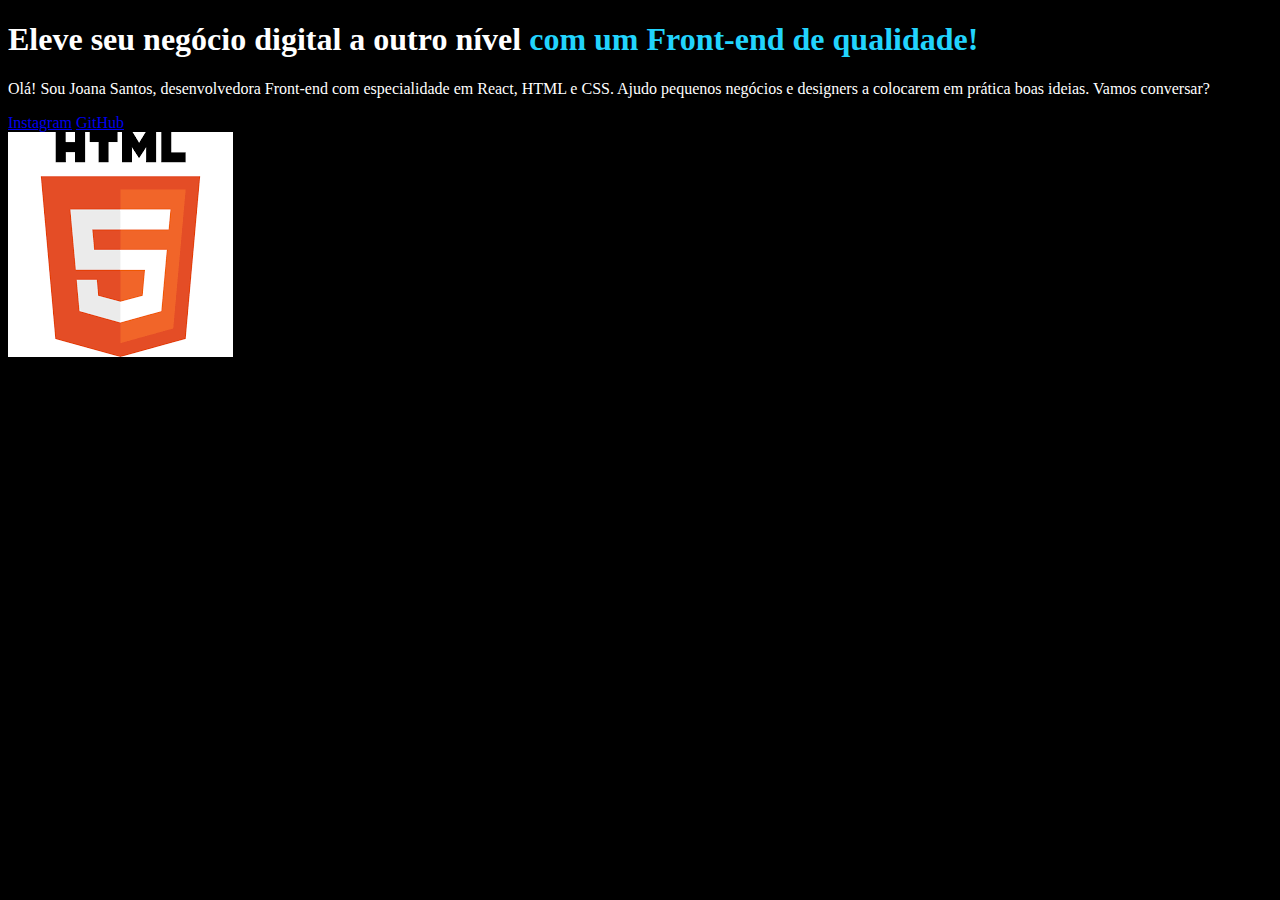
==== index.html @ ca239b98 "Update index.html" ====
<!DOCTYPE html>
<html lang="pt-br">
<head>
    <meta charset="UTF-8">
    <meta http-equiv="X-UA-Compatible" content="IE=edge">
    <meta name="viewport" content="width=device-width, initial-scale=1.0">
    <title>Document</title>
    <link rel="stylesheet" href="style.css">
</head>
<body>
   <header></header>
   <main><h1>Eleve seu negócio digital a outro nível <strong class="titulo-destaque"> com um Front-end de qualidade!</strong></h1></main>
   <p>Olá! Sou Joana Santos, desenvolvedora Front-end com especialidade em React, HTML e CSS. Ajudo pequenos negócios e designers a colocarem em prática boas ideias. Vamos conversar?</p>
   <a href="https://www.instagram.com/rubenich94">Instagram</a>
   <a href="https://www.github.com/rubenich" >GitHub</a>
   <footer></footer>
<img src="html.png" alt="Foto html">
</body>
</html>
---- style.css ----
body {
    background-color: black;
    color: white;
}

.titulo-destaque{
    color: #22d4fd;
}
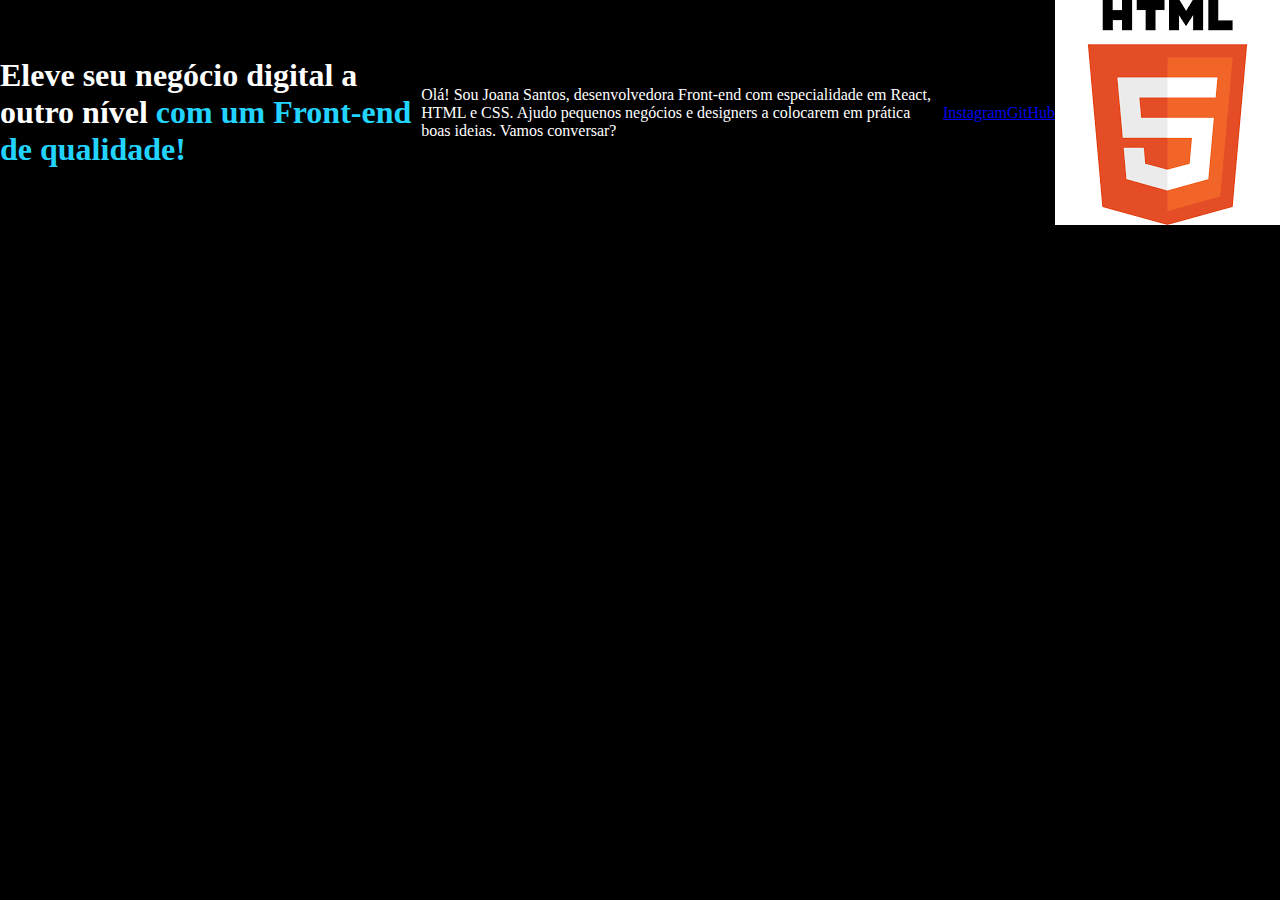
==== commit 0ab05068: "Atualização HTML e CSS" ====
--- a/index.html
+++ b/index.html
@@ -6,14 +6,19 @@
     <meta name="viewport" content="width=device-width, initial-scale=1.0">
     <title>Document</title>
     <link rel="stylesheet" href="style.css">
+   
 </head>
 <body>
    <header></header>
-   <main><h1>Eleve seu negócio digital a outro nível <strong class="titulo-destaque"> com um Front-end de qualidade!</strong></h1></main>
+   <main class="apresentacao"> <!--Foi criado uma classe dentro da main que é o pai das tags abaixo*/ --> 
+    <h1>Eleve seu negócio digital a outro nível <strong class="titulo-destaque"> com um Front-end de qualidade!</strong></h1>
    <p>Olá! Sou Joana Santos, desenvolvedora Front-end com especialidade em React, HTML e CSS. Ajudo pequenos negócios e designers a colocarem em prática boas ideias. Vamos conversar?</p>
+   
    <a href="https://www.instagram.com/rubenich94">Instagram</a>
    <a href="https://www.github.com/rubenich" >GitHub</a>
+   <img src="html.png" alt="Foto html">
+   </main>
    <footer></footer>
-<img src="html.png" alt="Foto html">
+
 </body>
-</html>
+</html>--- a/style.css
+++ b/style.css
@@ -1,8 +1,22 @@
+* {
+    margin: 0;
+    padding: 0;
+}
+
 body {
+    /* VH = VIEWPORT HEIGHT */
+    height: 100vh;
+    box-sizing: border-box; /*SERVE PARA QUE O CONTEUDO NÃO SAIA PARA FORA DO ELEMENTO PAI */
     background-color: black;
     color: white;
 }
 
 .titulo-destaque{
     color: #22d4fd;
+}
+
+.apresentacao{
+    display: flex; /* O main vai ser display flex, por padrão ele coloca os elementos filho em uma row */
+    /*Para mudar a posição que vai ficar o conteudo dentro da flexbox, é necessario usar o comando flex-direction*/
+    align-items: center;
 }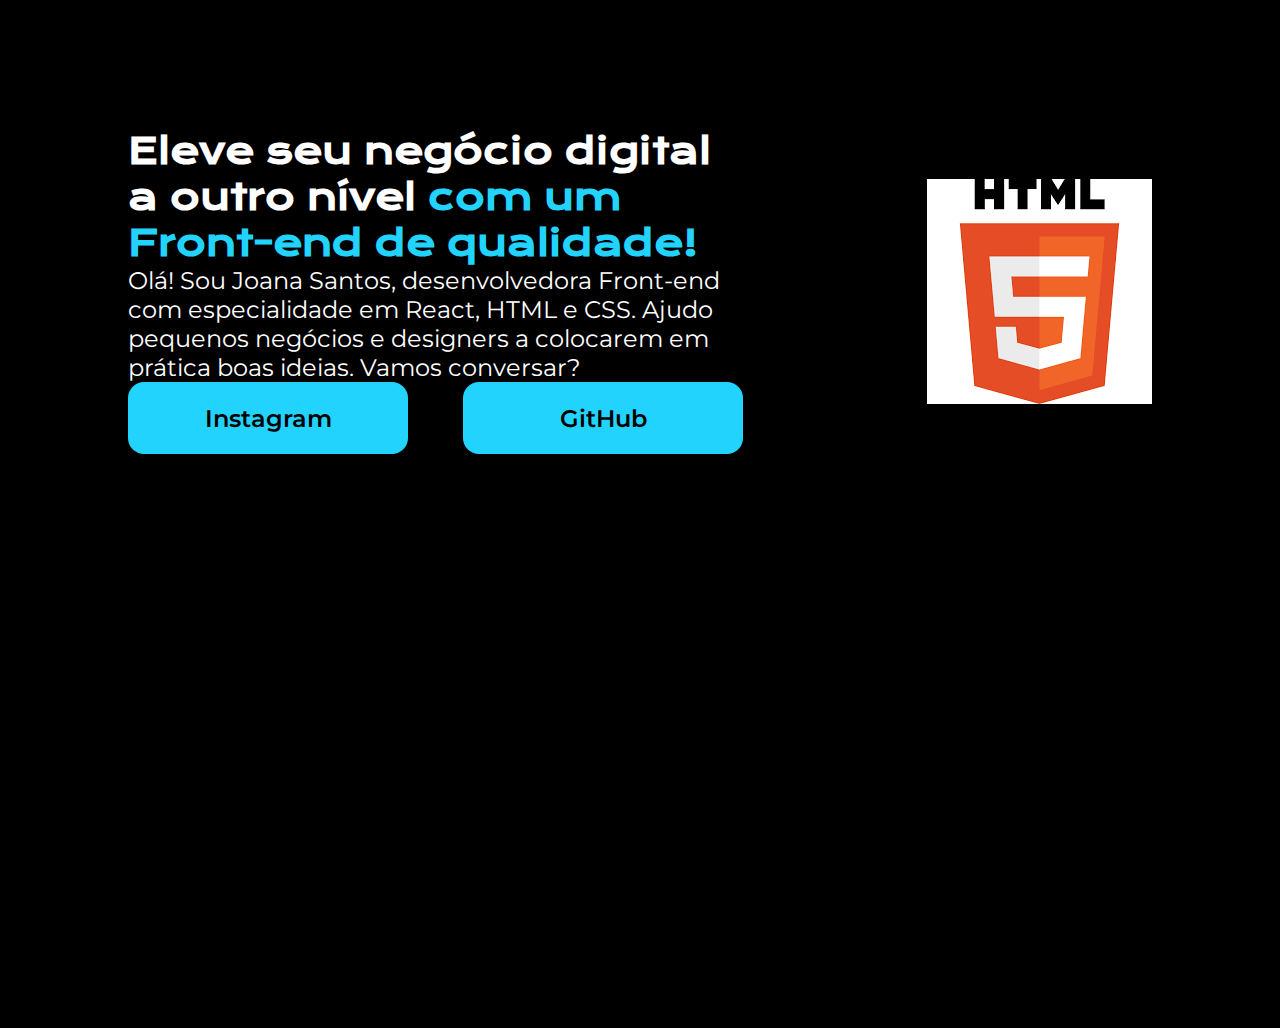
==== commit 2aedba99: "Adicionando fonts e elementos de docoracao" ====
--- a/index.html
+++ b/index.html
@@ -1,24 +1,27 @@
 <!DOCTYPE html>
 <html lang="pt-br">
 <head>
-    <meta charset="UTF-8">
-    <meta http-equiv="X-UA-Compatible" content="IE=edge">
-    <meta name="viewport" content="width=device-width, initial-scale=1.0">
-    <title>Document</title>
-    <link rel="stylesheet" href="style.css">
+        <meta charset="UTF-8">
+        <meta http-equiv="X-UA-Compatible" content="IE=edge">
+        <meta name="viewport" content="width=device-width, initial-scale=1.0">
+        <title>Document</title>
+        <link rel="stylesheet" href="style.css">
    
 </head>
 <body>
    <header></header>
    <main class="apresentacao"> <!--Foi criado uma classe dentro da main que é o pai das tags abaixo*/ --> 
-    <h1>Eleve seu negócio digital a outro nível <strong class="titulo-destaque"> com um Front-end de qualidade!</strong></h1>
-   <p>Olá! Sou Joana Santos, desenvolvedora Front-end com especialidade em React, HTML e CSS. Ajudo pequenos negócios e designers a colocarem em prática boas ideias. Vamos conversar?</p>
-   
-   <a href="https://www.instagram.com/rubenich94">Instagram</a>
-   <a href="https://www.github.com/rubenich" >GitHub</a>
-   <img src="html.png" alt="Foto html">
+        <section class="apresentacao__conteudo">
+            <h1 class="apresentacao__conteudo__titulo">Eleve seu negócio digital a outro nível <strong class="titulo-destaque"> com um Front-end de qualidade!</strong></h1>
+            <p class="apresentacao__conteudo__texto">Olá! Sou Joana Santos, desenvolvedora Front-end com especialidade em React, HTML e CSS. Ajudo pequenos negócios e designers a colocarem em prática boas ideias. Vamos conversar?</p>
+            <div class="apresentacao__links">
+                <a class="apresentacao__links__link" href="https://www.instagram.com/rubenich94">Instagram</a>
+                <a class="apresentacao__links__link" href="https://www.github.com/rubenich" >GitHub</a>
+            </div>
+        </section>
+        <img src="html.png" alt="Foto html">
    </main>
    <footer></footer>
 
 </body>
-</html>+</html>
--- a/style.css
+++ b/style.css
@@ -1,3 +1,4 @@
+@import url('https://fonts.googleapis.com/css2?family=Krona+One&family=Montserrat:wght@400;600&display=swap');
 * {
     margin: 0;
     padding: 0;
@@ -16,7 +17,42 @@
 }
 
 .apresentacao{
+    margin: 10%;
     display: flex; /* O main vai ser display flex, por padrão ele coloca os elementos filho em uma row */
     /*Para mudar a posição que vai ficar o conteudo dentro da flexbox, é necessario usar o comando flex-direction*/
     align-items: center;
+    justify-content: space-between; /* serve pra dividr espaço entre os elementos */
+}
+
+
+.apresentacao__conteudo{
+    width: 615px;
+}
+
+.apresentacao__conteudo__titulo{
+    font-size: 36px;
+    font-family: 'Krona One', sans-serif;
+}
+
+.apresentacao__conteudo__texto{
+    font-size: 24px;
+    font-family: 'Montserrat', sans-serif;
+}
+
+.apresentacao__links{
+    display: flex;
+    justify-content: space-between;
+}
+
+.apresentacao__links__link{
+    background-color: #22d4fd;
+    width: 280px;
+    text-align: center;
+    border-radius: 16px;
+    font-size: 24px;
+    padding: 21.5px 0;
+    text-decoration: none;
+    color: #000;
+    font-weight: 600;
+    font-family: 'Montserrat', sans-serif;
 }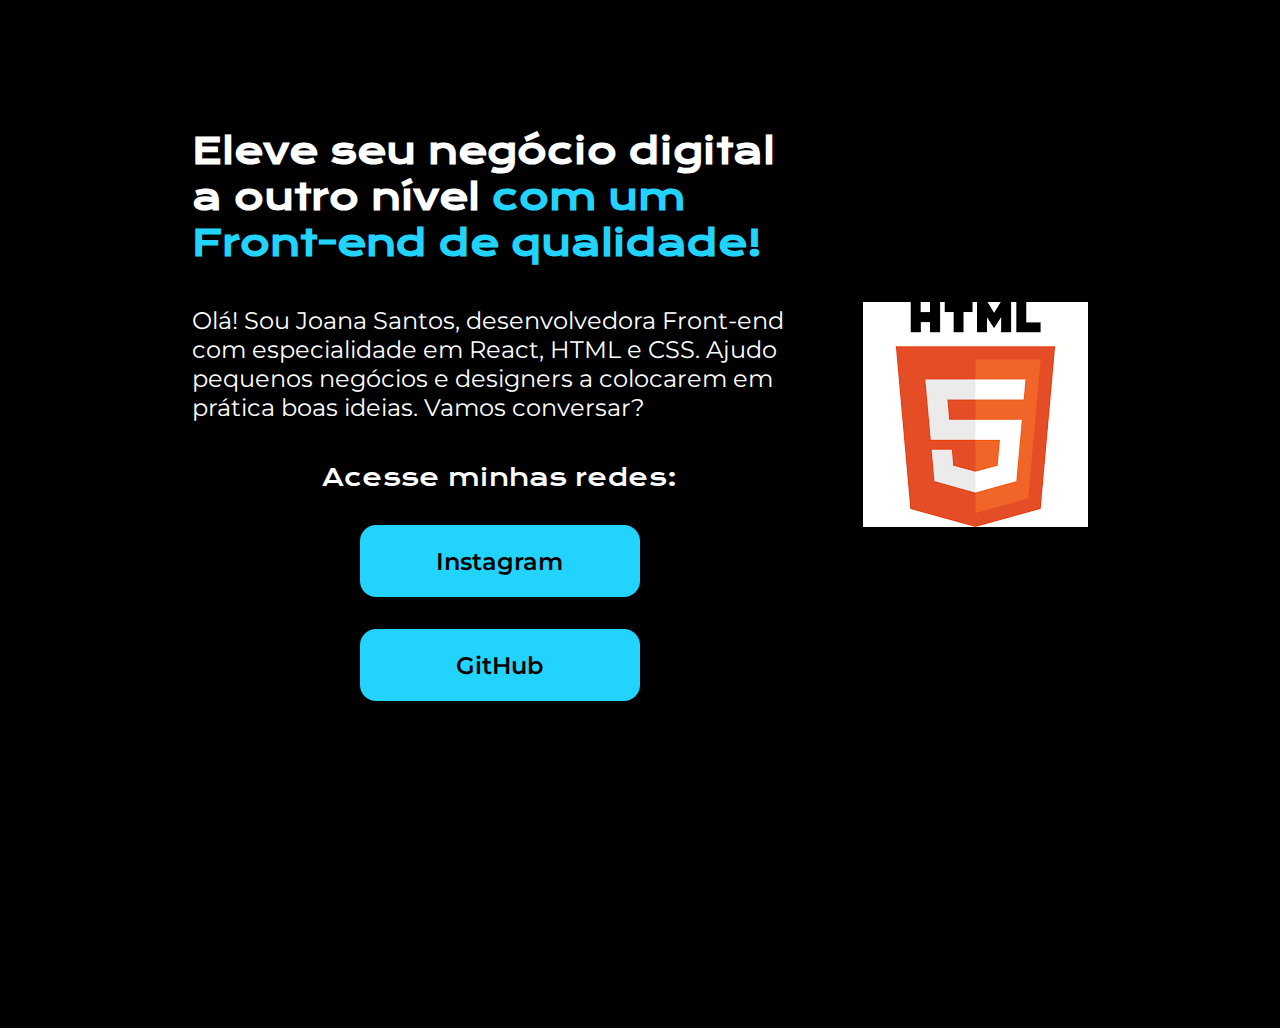
==== commit 8441584e: "Mudanças feitas na página" ====
--- a/index.html
+++ b/index.html
@@ -12,14 +12,18 @@
    <header></header>
    <main class="apresentacao"> <!--Foi criado uma classe dentro da main que é o pai das tags abaixo*/ --> 
         <section class="apresentacao__conteudo">
+            
             <h1 class="apresentacao__conteudo__titulo">Eleve seu negócio digital a outro nível <strong class="titulo-destaque"> com um Front-end de qualidade!</strong></h1>
             <p class="apresentacao__conteudo__texto">Olá! Sou Joana Santos, desenvolvedora Front-end com especialidade em React, HTML e CSS. Ajudo pequenos negócios e designers a colocarem em prática boas ideias. Vamos conversar?</p>
             <div class="apresentacao__links">
+                <h2 class="aperesentacao__links__subtitulo">Acesse minhas redes:</h2>
                 <a class="apresentacao__links__link" href="https://www.instagram.com/rubenich94">Instagram</a>
                 <a class="apresentacao__links__link" href="https://www.github.com/rubenich" >GitHub</a>
             </div>
+            
         </section>
         <img src="html.png" alt="Foto html">
+        
    </main>
    <footer></footer>
 
--- a/style.css
+++ b/style.css
@@ -17,7 +17,7 @@
 }
 
 .apresentacao{
-    margin: 10%;
+    margin: 10% 15%;
     display: flex; /* O main vai ser display flex, por padrão ele coloca os elementos filho em uma row */
     /*Para mudar a posição que vai ficar o conteudo dentro da flexbox, é necessario usar o comando flex-direction*/
     align-items: center;
@@ -27,6 +27,9 @@
 
 .apresentacao__conteudo{
     width: 615px;
+    display: flex;
+    flex-direction: column;
+    gap: 40px;
 }
 
 .apresentacao__conteudo__titulo{
@@ -41,7 +44,16 @@
 
 .apresentacao__links{
     display: flex;
+    flex-direction: column;
     justify-content: space-between;
+    align-items: center;
+    gap: 32px;
+}
+
+.aperesentacao__links__subtitulo{
+    font-family: 'Krona One', sans-serif;
+    font-weight: 400;
+    font-size: 24px;
 }
 
 .apresentacao__links__link{
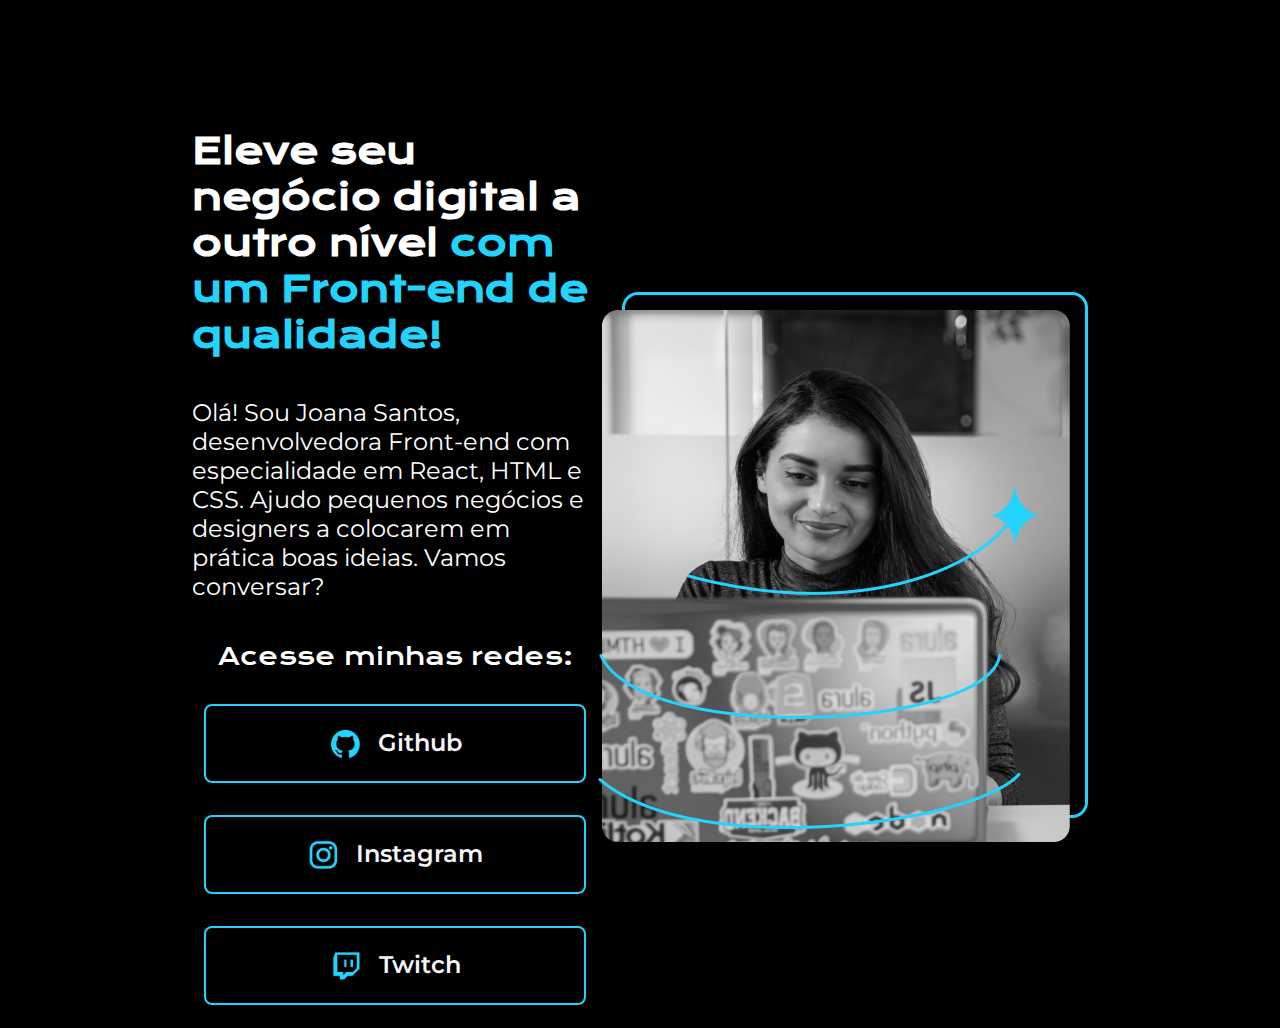
==== commit 23270d07: "Subindo alteracoes" ====
--- a/index.html
+++ b/index.html
@@ -17,13 +17,21 @@
             <p class="apresentacao__conteudo__texto">Olá! Sou Joana Santos, desenvolvedora Front-end com especialidade em React, HTML e CSS. Ajudo pequenos negócios e designers a colocarem em prática boas ideias. Vamos conversar?</p>
             <div class="apresentacao__links">
                 <h2 class="aperesentacao__links__subtitulo">Acesse minhas redes:</h2>
-                <a class="apresentacao__links__link" href="https://www.instagram.com/rubenich94">Instagram</a>
-                <a class="apresentacao__links__link" href="https://www.github.com/rubenich" >GitHub</a>
-            </div>
-            
-        </section>
-        <img src="html.png" alt="Foto html">
-        
+                <a class="apresentacao__links__link" href="https://github.com/rubenich">
+                    <img src="./Assets-aula2-curso3-html-e-css-main/assets/github.png">
+                    Github
+                </a>
+                <a class="apresentacao__links__link" href="https://instagram.com/rubenich94">
+                    <img src="./Assets-aula2-curso3-html-e-css-main/assets/instagram.png">
+                    Instagram
+                </a>
+                <a class="apresentacao__links__link" href="https://www.twitch.tv/rubeniche">
+                    <img src="./Assets-aula2-curso3-html-e-css-main/assets/twitch.png">
+                    Twitch
+                </a>
+            </div>     
+        </section>  
+        <img src="./Assets-aula2-curso3-html-e-css-main/assets/Imagem.png" alt="Foto mulher note">  
    </main>
    <footer></footer>
 
--- a/style.css
+++ b/style.css
@@ -57,14 +57,23 @@
 }
 
 .apresentacao__links__link{
-    background-color: #22d4fd;
-    width: 280px;
+    display: flex;
+    justify-content: center ;
+    gap: 16px;
+    border: 2px solid #22D4FD;
+    width: 378px;
     text-align: center;
-    border-radius: 16px;
+    border-radius: 8px;
     font-size: 24px;
     padding: 21.5px 0;
     text-decoration: none;
-    color: #000;
+    color: #F6F6F6;
     font-weight: 600;
     font-family: 'Montserrat', sans-serif;
-}+}
+
+.apresentacao__links__link:hover{
+    background-color: #272727;
+
+}
+
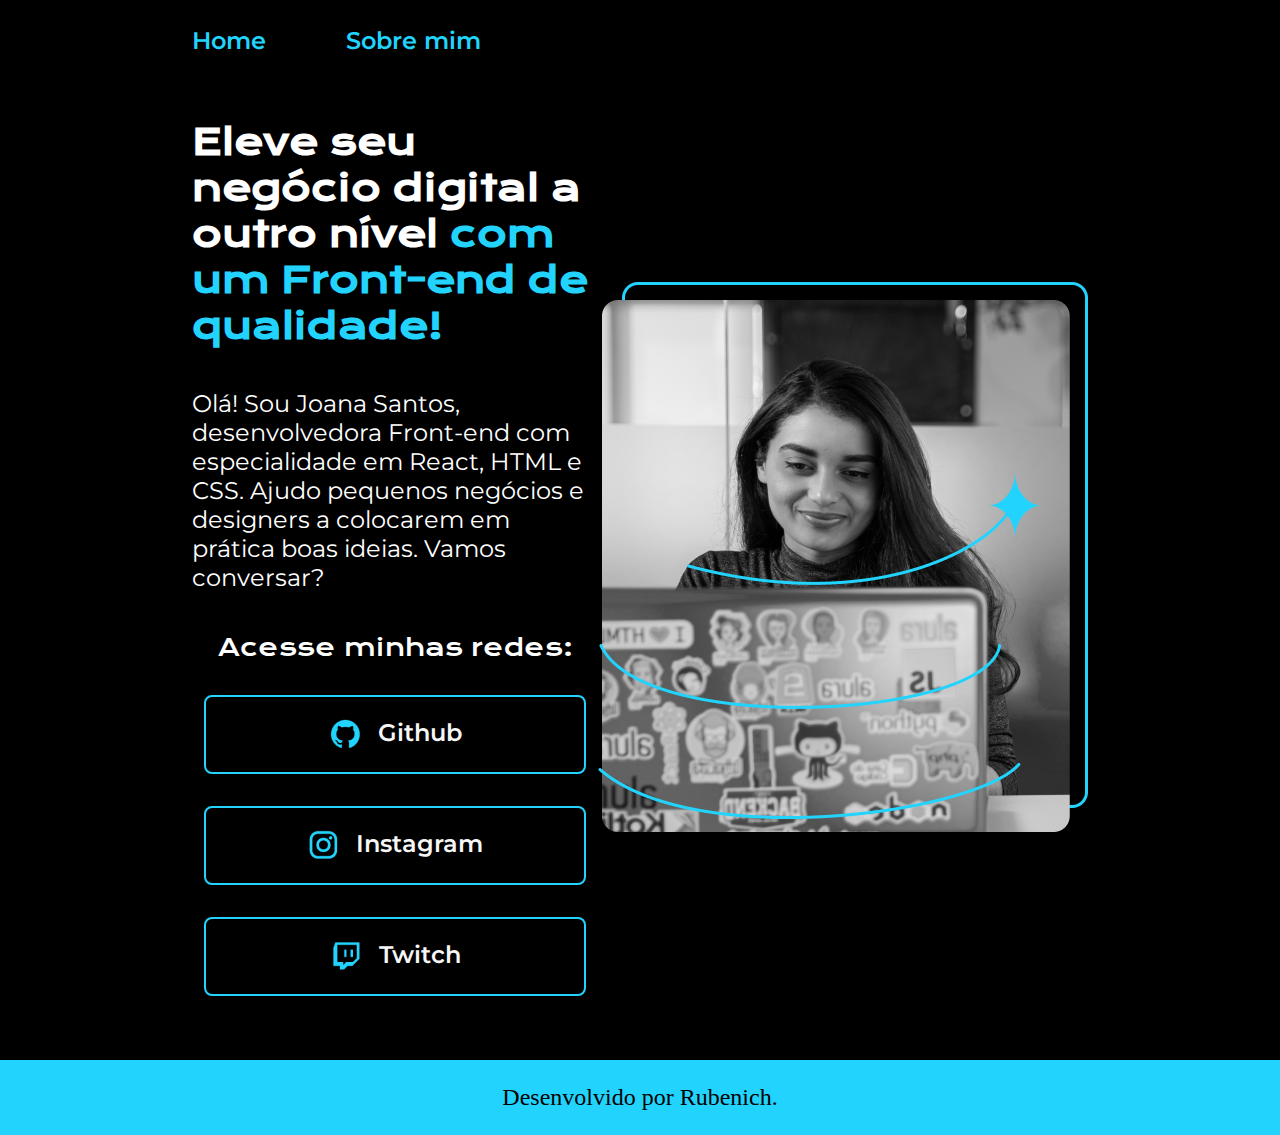
==== commit 633004ff: "Subindo mudancas" ====
--- a/index.html
+++ b/index.html
@@ -5,11 +5,16 @@
         <meta http-equiv="X-UA-Compatible" content="IE=edge">
         <meta name="viewport" content="width=device-width, initial-scale=1.0">
         <title>Document</title>
-        <link rel="stylesheet" href="style.css">
+        <link rel="stylesheet" href="styles/style.css">
    
 </head>
 <body>
-   <header></header>
+   <header class="cabecalho">
+        <nav class="cabecalho__menu">
+            <a class="cabecalho__menu__link" href="index.html">Home</a>
+            <a class="cabecalho__menu__link" href="about.html">Sobre mim</a>
+        </nav>
+   </header>
    <main class="apresentacao"> <!--Foi criado uma classe dentro da main que é o pai das tags abaixo*/ --> 
         <section class="apresentacao__conteudo">
             
@@ -33,7 +38,9 @@
         </section>  
         <img src="./Assets-aula2-curso3-html-e-css-main/assets/Imagem.png" alt="Foto mulher note">  
    </main>
-   <footer></footer>
+   <footer class="rodape">
+    <p>Desenvolvido por Rubenich.</p>
+   </footer>
 
 </body>
 </html>
--- a/styles/style.css
+++ b/styles/style.css
@@ -0,0 +1,104 @@
+@import url('https://fonts.googleapis.com/css2?family=Krona+One&family=Montserrat:wght@400;600&display=swap');
+* {
+    margin: 0;
+    padding: 0;
+}
+
+body {
+    /* VH = VIEWPORT HEIGHT */
+    box-sizing: border-box; /*SERVE PARA QUE O CONTEUDO NÃO SAIA PARA FORA DO ELEMENTO PAI */
+    background-color: black;
+    color: white;
+}
+
+.cabecalho{
+    padding: 2% 0% 0% 15%;
+}
+
+.cabecalho__menu{
+    display: flex;
+    gap: 80px;
+}
+
+.cabecalho__menu__link{
+    font-family: 'Montserrat', sans-serif ;
+    font-size: 24px;
+    font-weight: 600;
+    color:#22D4FD;
+    text-decoration: none;
+}
+
+.apresentacao{
+    padding: 5% 15%;
+    display: flex; /* O main vai ser display flex, por padrão ele coloca os elementos filho em uma row */
+    /*Para mudar a posição que vai ficar o conteudo dentro da flexbox, é necessario usar o comando flex-direction*/
+    align-items: center;
+    justify-content: space-between; /* serve pra dividr espaço entre os elementos */
+}
+
+
+.apresentacao__conteudo{
+    width: 615px;
+    display: flex;
+    flex-direction: column;
+    gap: 40px;
+}
+
+.apresentacao__conteudo__titulo{
+    font-size: 36px;
+    font-family: 'Krona One', sans-serif;
+}
+
+.titulo-destaque{
+    color: #22d4fd;
+}
+
+.apresentacao__conteudo__texto{
+    font-size: 24px;
+    font-family: 'Montserrat', sans-serif;
+}
+
+.apresentacao__links{
+    display: flex;
+    flex-direction: column;
+    justify-content: space-between;
+    align-items: center;
+    gap: 32px;
+}
+
+.aperesentacao__links__subtitulo{
+    font-family: 'Krona One', sans-serif;
+    font-weight: 400;
+    font-size: 24px;
+}
+
+.apresentacao__links__link{
+    display: flex;
+    justify-content: center ;
+    gap: 16px;
+    border: 2px solid #22D4FD;
+    width: 378px;
+    text-align: center;
+    border-radius: 8px;
+    font-size: 24px;
+    padding: 21.5px 0;
+    text-decoration: none;
+    color: #F6F6F6;
+    font-weight: 600;
+    font-family: 'Montserrat', sans-serif;
+}
+
+.apresentacao__links__link:hover{
+    background-color: #272727;
+
+}
+
+.rodape{
+    color: #000;
+    background-color: #22D4FD;
+    padding: 24px;
+    text-align: center;
+    font-family: 'Montserrat' sans-serif;
+    font-size: 24px;
+    font-weight: ;
+}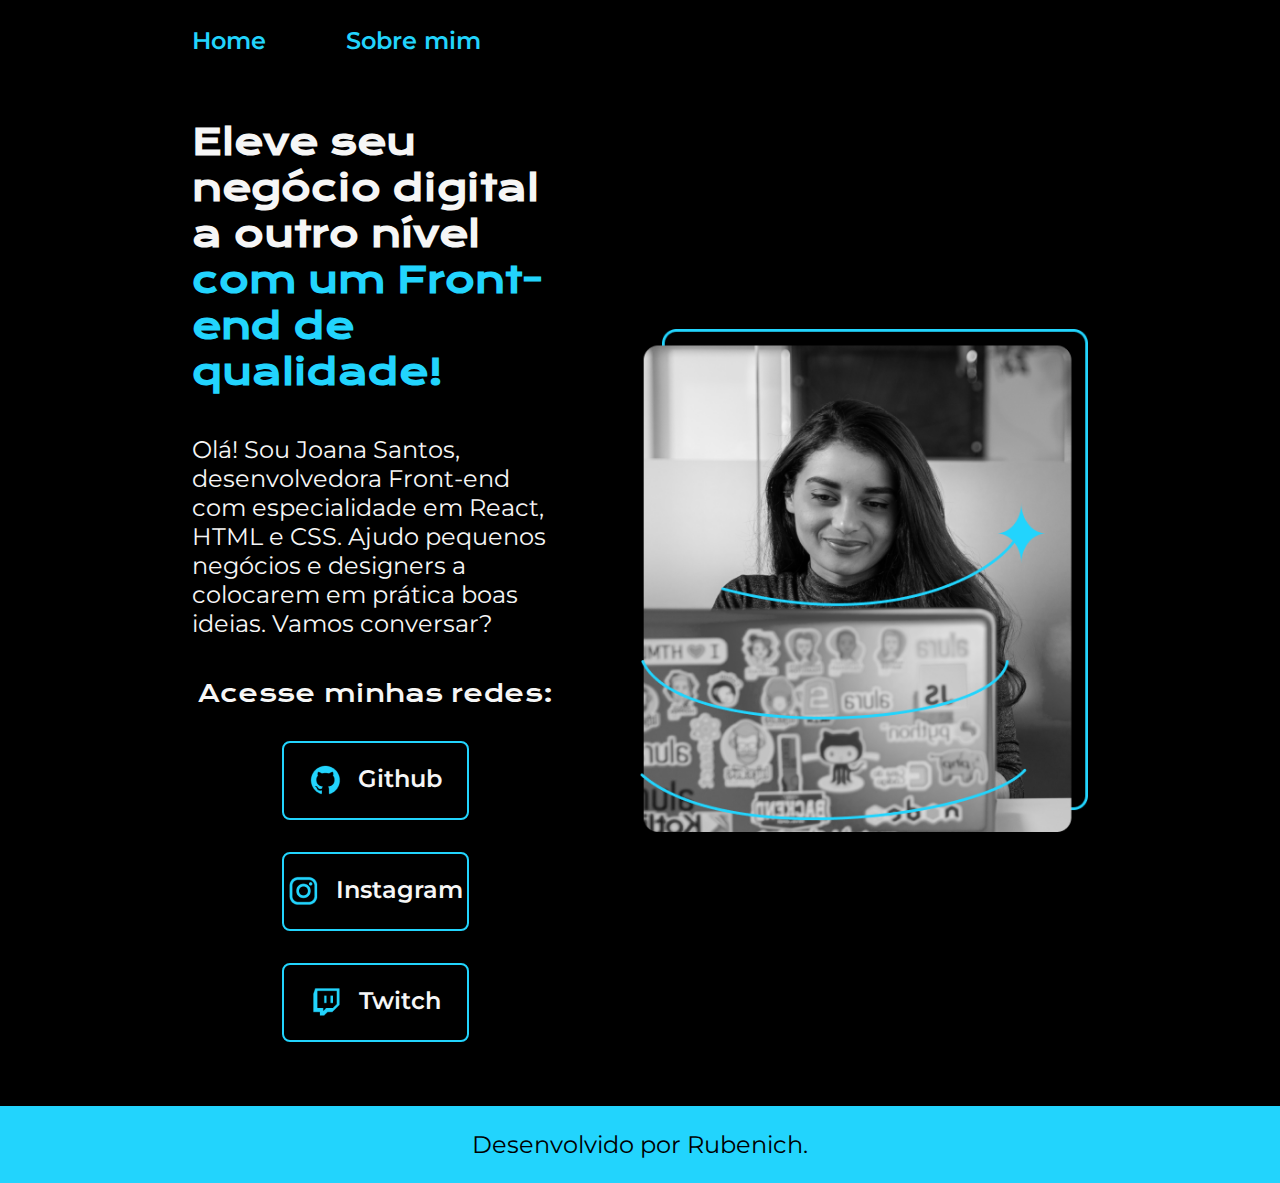
==== commit 33eac0f3: "Subindo alterações" ====
--- a/index.html
+++ b/index.html
@@ -22,21 +22,21 @@
             <p class="apresentacao__conteudo__texto">Olá! Sou Joana Santos, desenvolvedora Front-end com especialidade em React, HTML e CSS. Ajudo pequenos negócios e designers a colocarem em prática boas ideias. Vamos conversar?</p>
             <div class="apresentacao__links">
                 <h2 class="aperesentacao__links__subtitulo">Acesse minhas redes:</h2>
-                <a class="apresentacao__links__link" href="https://github.com/rubenich">
+                <a class="apresentacao__links__navegacao" href="https://github.com/rubenich">
                     <img src="./Assets-aula2-curso3-html-e-css-main/assets/github.png">
                     Github
                 </a>
-                <a class="apresentacao__links__link" href="https://instagram.com/rubenich94">
+                <a class="apresentacao__links__navegacao" href="https://instagram.com/rubenich94">
                     <img src="./Assets-aula2-curso3-html-e-css-main/assets/instagram.png">
                     Instagram
                 </a>
-                <a class="apresentacao__links__link" href="https://www.twitch.tv/rubeniche">
+                <a class="apresentacao__links__navegacao" href="https://www.twitch.tv/rubeniche">
                     <img src="./Assets-aula2-curso3-html-e-css-main/assets/twitch.png">
                     Twitch
                 </a>
             </div>     
         </section>  
-        <img src="./Assets-aula2-curso3-html-e-css-main/assets/Imagem.png" alt="Foto mulher note">  
+        <img class="apresentaco__imagem" src="./Assets-aula2-curso3-html-e-css-main/assets/Imagem.png" alt="Foto mulher note">  
    </main>
    <footer class="rodape">
     <p>Desenvolvido por Rubenich.</p>
--- a/styles/style.css
+++ b/styles/style.css
@@ -1,4 +1,15 @@
 @import url('https://fonts.googleapis.com/css2?family=Krona+One&family=Montserrat:wght@400;600&display=swap');
+
+:root { /* PARA QUE ELA POSSA SER APLICADA GLOBALMENTE EM SEU DOCUMENTO HTML(VARIAVEL GLOBAL) */
+    --cor-primaria: #000;
+    --cor-secundaria: #f6f6f6;
+    --cor-terciaria: #22D4FD;
+    --cor-hover: #272727;
+
+    --fonte-principal: 'Krona One', sans-serif;
+    --fonte-secundaria: 'Montserrat', sans-serif;
+}
+
 * {
     margin: 0;
     padding: 0;
@@ -7,8 +18,8 @@
 body {
     /* VH = VIEWPORT HEIGHT */
     box-sizing: border-box; /*SERVE PARA QUE O CONTEUDO NÃO SAIA PARA FORA DO ELEMENTO PAI */
-    background-color: black;
-    color: white;
+    background-color: var(--cor-primaria);
+    color: var(--cor-secundaria);
 }
 
 .cabecalho{
@@ -21,10 +32,10 @@
 }
 
 .cabecalho__menu__link{
-    font-family: 'Montserrat', sans-serif ;
-    font-size: 24px;
+    font-family: var(--fonte-secundaria);
+    font-size: 1.5rem;
     font-weight: 600;
-    color:#22D4FD;
+    color:var(--cor-terciaria);
     text-decoration: none;
 }
 
@@ -34,28 +45,29 @@
     /*Para mudar a posição que vai ficar o conteudo dentro da flexbox, é necessario usar o comando flex-direction*/
     align-items: center;
     justify-content: space-between; /* serve pra dividr espaço entre os elementos */
+    gap: 82px;
 }
 
 
 .apresentacao__conteudo{
-    width: 615px;
+    width: 50%;
     display: flex;
     flex-direction: column;
     gap: 40px;
 }
 
 .apresentacao__conteudo__titulo{
-    font-size: 36px;
-    font-family: 'Krona One', sans-serif;
+    font-size: 2.25rem;
+    font-family: var(--fonte-principal);
 }
 
 .titulo-destaque{
-    color: #22d4fd;
+    color: var(--cor-terciaria);
 }
 
 .apresentacao__conteudo__texto{
-    font-size: 24px;
-    font-family: 'Montserrat', sans-serif;
+    font-size: 1.5rem;
+    font-family: var(--fonte-secundaria);
 }
 
 .apresentacao__links{
@@ -67,38 +79,61 @@
 }
 
 .aperesentacao__links__subtitulo{
-    font-family: 'Krona One', sans-serif;
+    font-family: var(--fonte-principal);
     font-weight: 400;
-    font-size: 24px;
+    font-size: 1.5rem;
 }
 
-.apresentacao__links__link{
+.apresentacao__links__navegacao{
     display: flex;
     justify-content: center ;
     gap: 16px;
-    border: 2px solid #22D4FD;
-    width: 378px;
+    border: 2px solid var(--cor-terciaria);
+    width: 50%;
     text-align: center;
     border-radius: 8px;
-    font-size: 24px;
+    font-size: 1.5rem;
     padding: 21.5px 0;
     text-decoration: none;
-    color: #F6F6F6;
+    color: var(--cor-secundaria);
     font-weight: 600;
-    font-family: 'Montserrat', sans-serif;
+    font-family: var(--fonte-secundaria);
+}
+
+.apresentaco__imagem{
+    width: 50%;
 }
 
 .apresentacao__links__link:hover{
-    background-color: #272727;
+    background-color: var(--cor-hover);
 
 }
 
 .rodape{
-    color: #000;
-    background-color: #22D4FD;
+    color: var(--cor-primaria);
+    background-color: var(--cor-terciaria);
     padding: 24px;
     text-align: center;
-    font-family: 'Montserrat' sans-serif;
-    font-size: 24px;
-    font-weight: ;
+    font-family: var(--fonte-secundaria);
+    font-size: 1.5rem;
+    font-weight: 400;
+}
+
+@media (max-width: 1200px){
+    .cabecalho{
+        padding: 10%;
+    }
+
+    .cabecalho__menu{
+        justify-content: center;
+    }
+
+    .apresentacao{
+        flex-direction: column-reverse;
+        padding: 5%;
+    }
+    
+    .apresentacao__conteudo{
+        width: auto;
+    }
 }